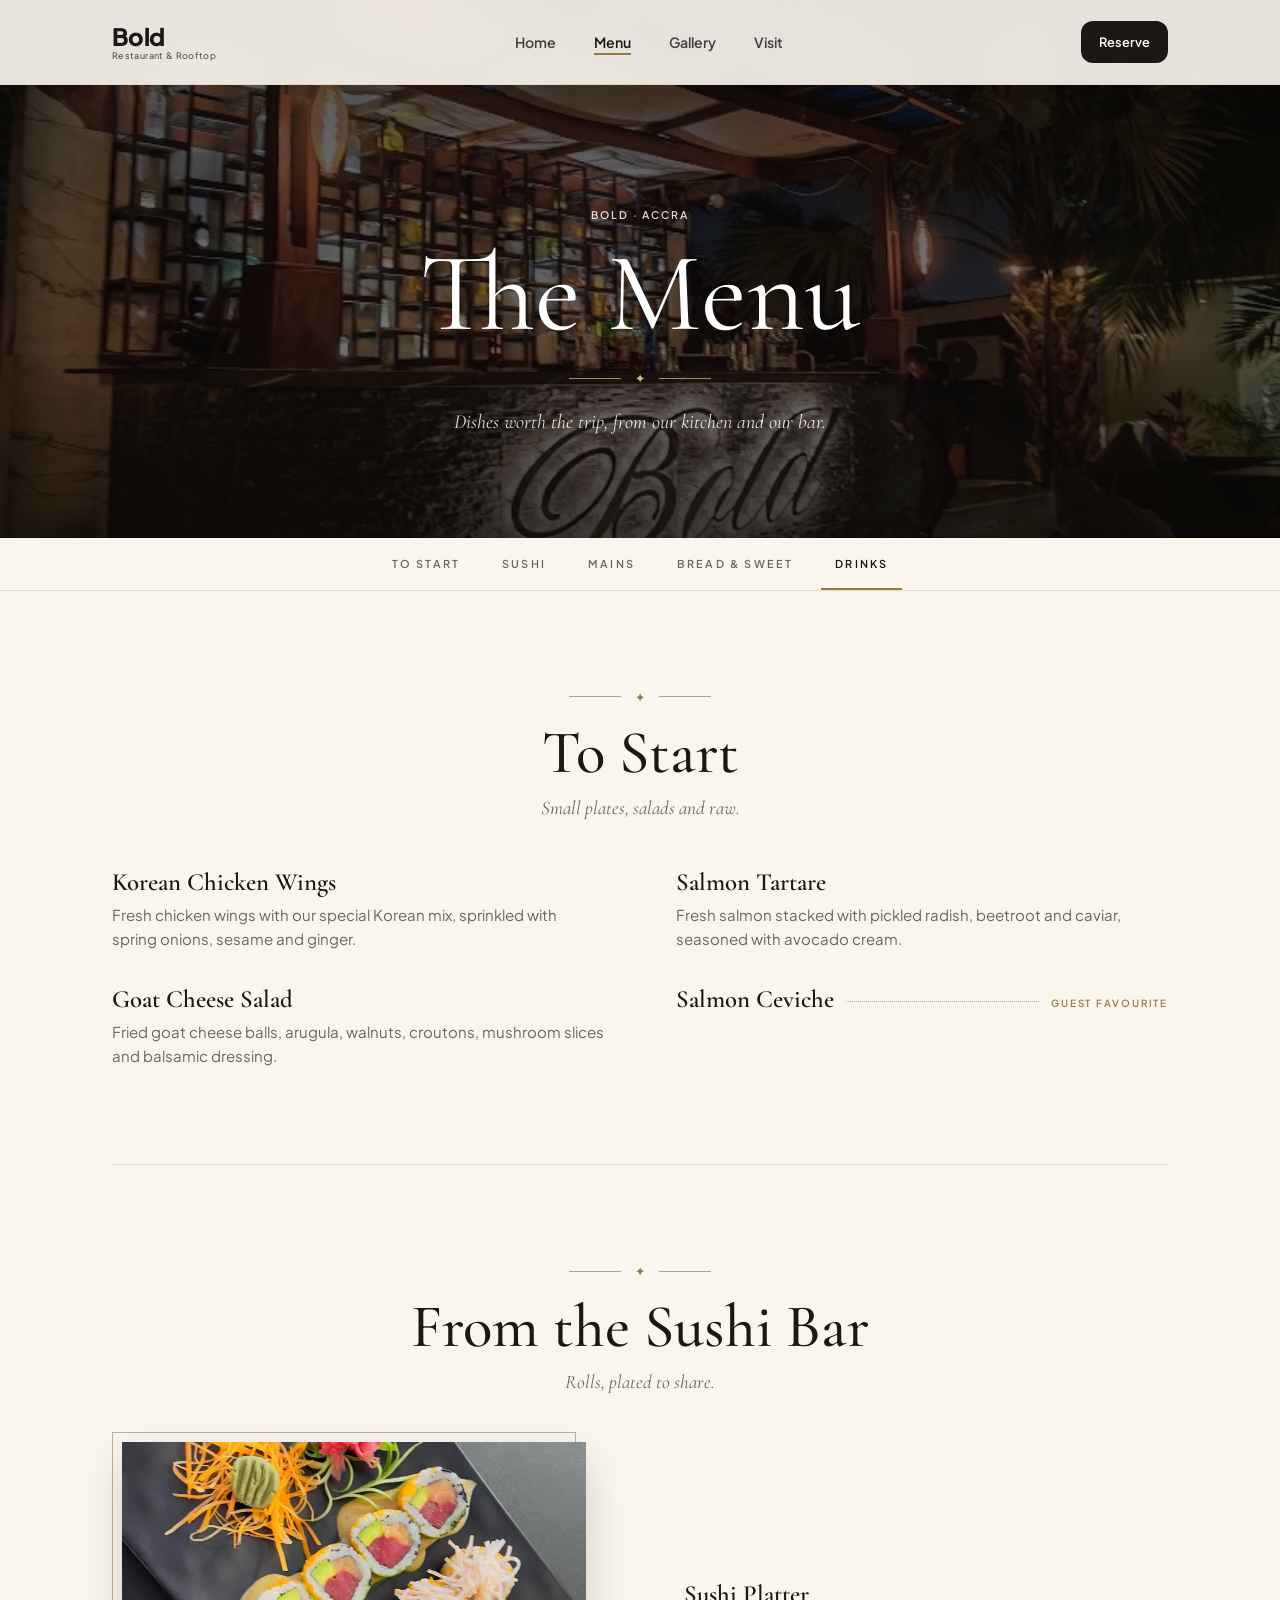
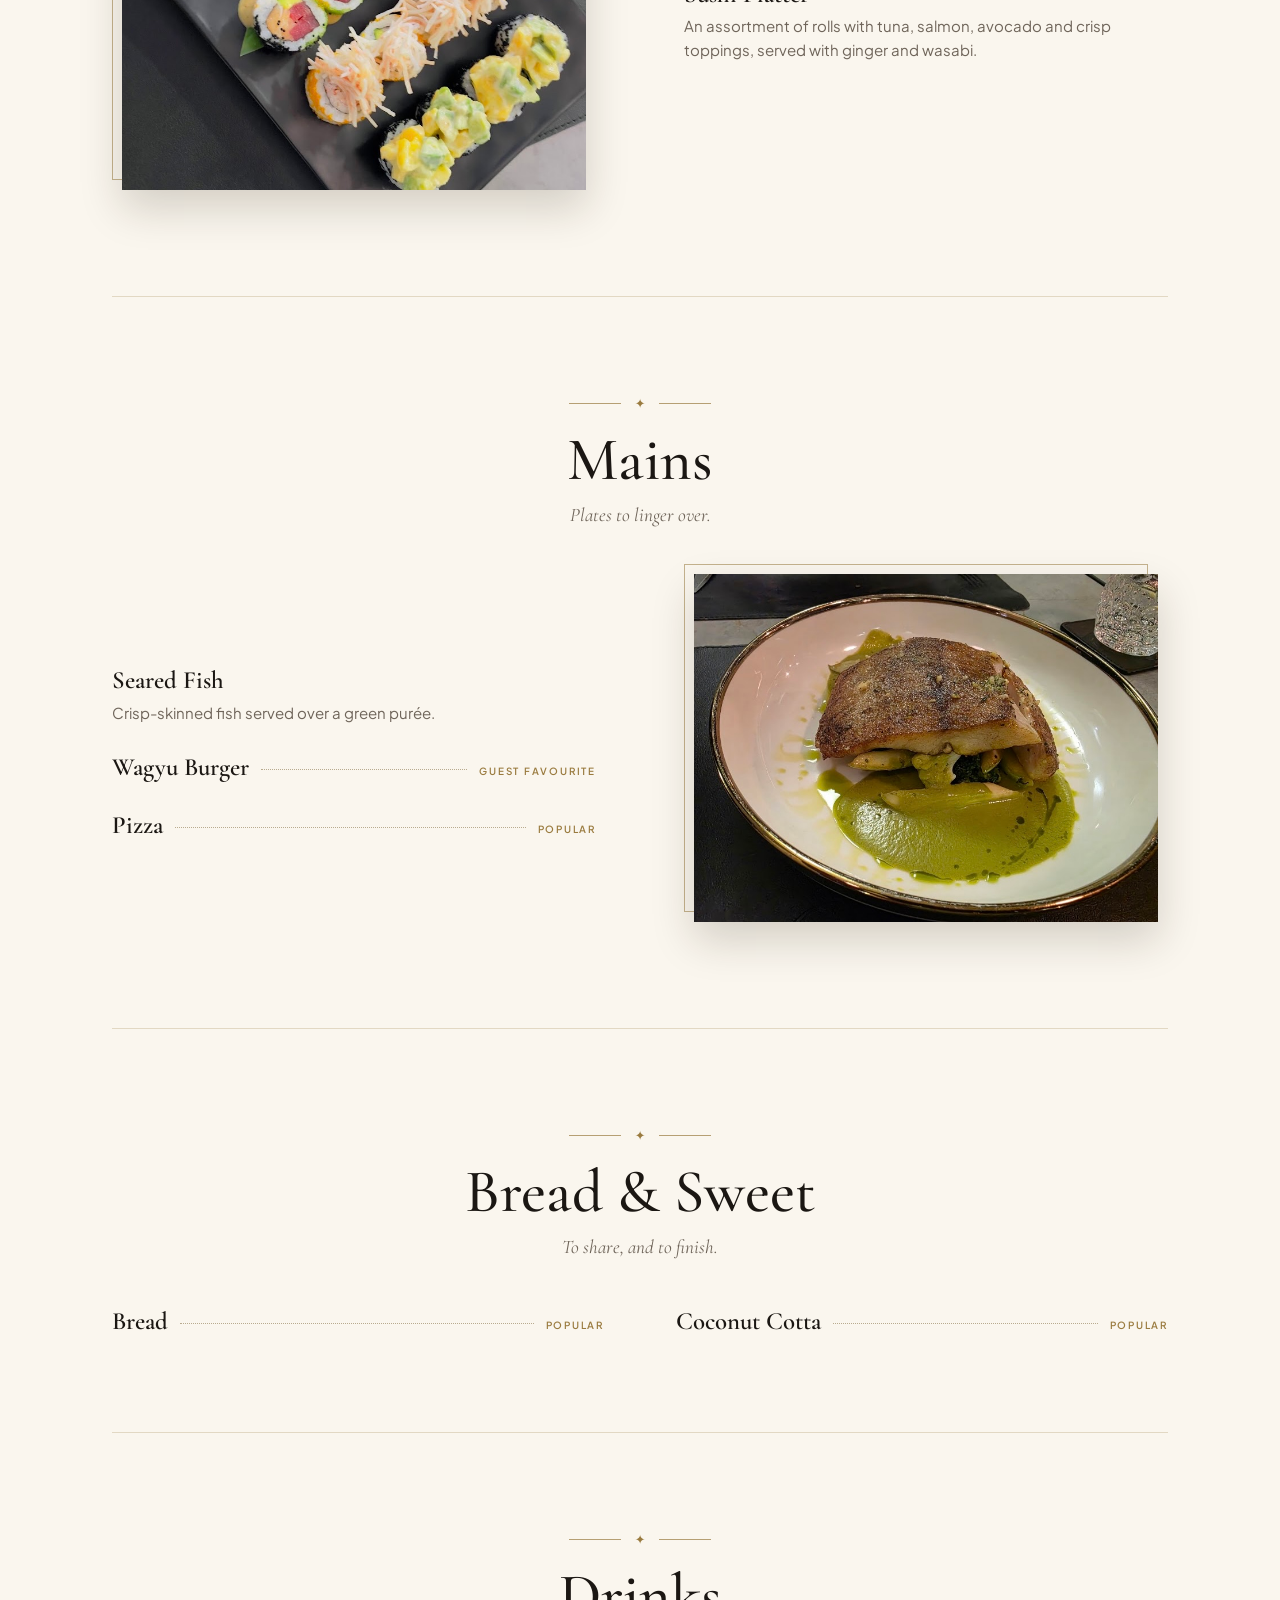
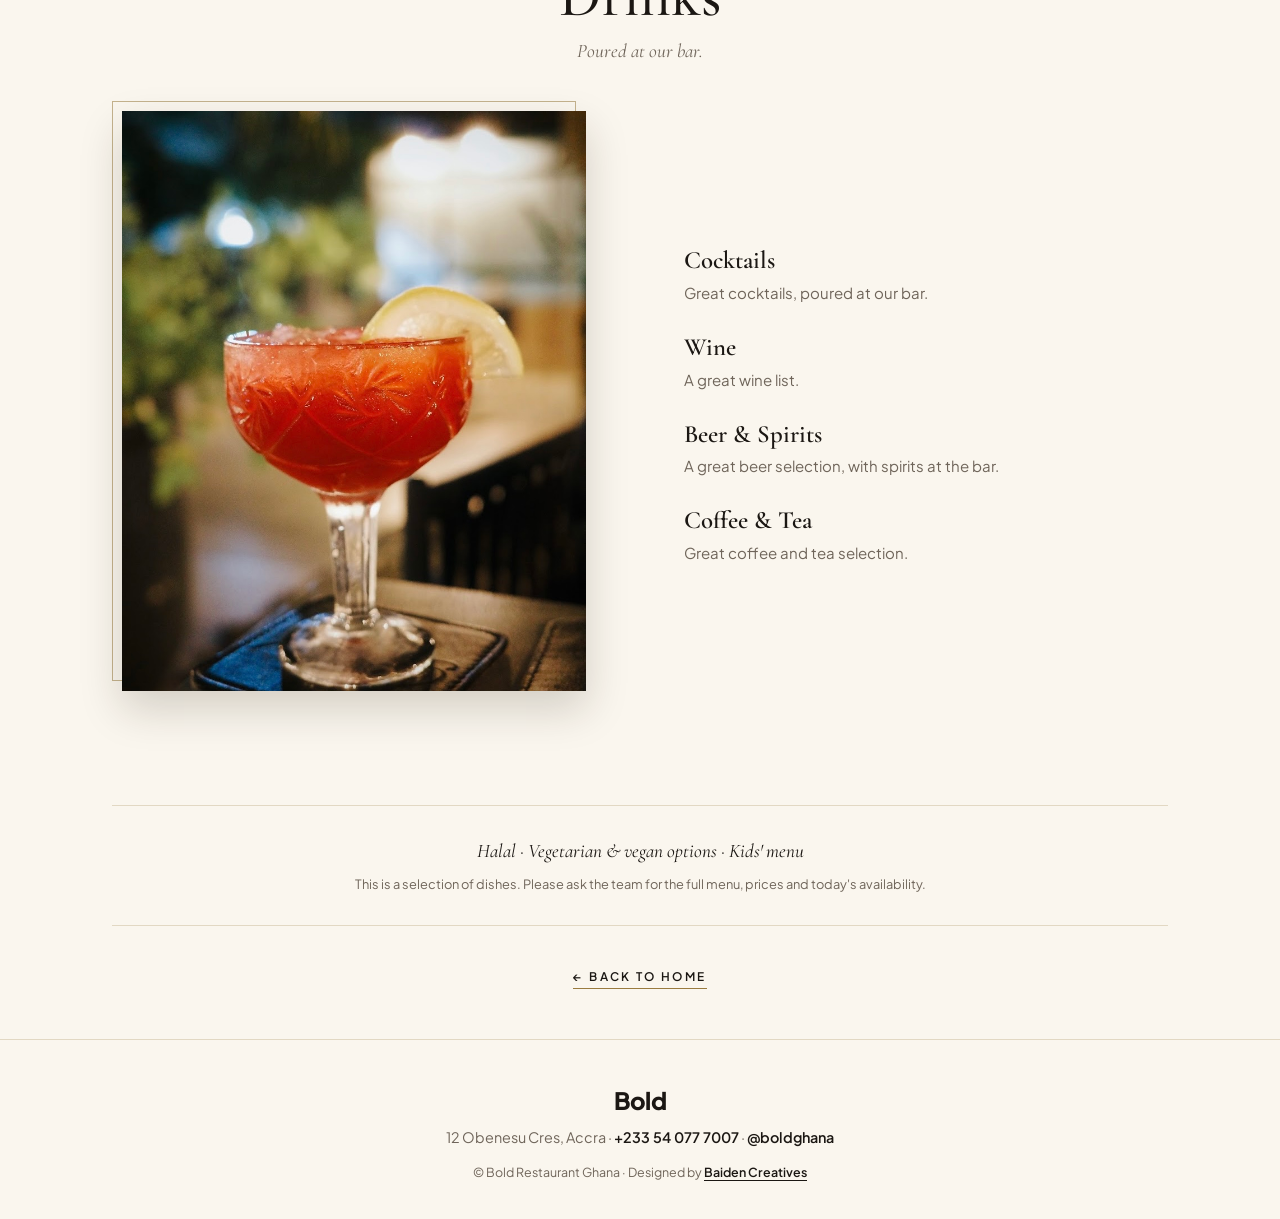
==== menu.html @ 056c2a4c "Add standalone classic menu page, shared stylesheet, simple footer Co-Authored-By: Claude Sonnet 5.5" ====
<!doctype html>
<html lang="en">
<head>
<meta charset="utf-8">
<meta name="viewport" content="width=device-width, initial-scale=1, viewport-fit=cover">
<title>Menu | Bold Restaurant Ghana</title>
<meta name="description" content="The menu at Bold Restaurant Ghana, Accra: starters, sushi, mains, bread, dessert and drinks.">
<meta name="theme-color" content="#faf6ee">
<meta property="og:title" content="Menu | Bold Restaurant Ghana">
<meta property="og:image" content="images/sushi.jpg">
<link rel="preconnect" href="https://fonts.googleapis.com">
<link rel="preconnect" href="https://fonts.gstatic.com" crossorigin>
<link href="https://fonts.googleapis.com/css2?family=Cormorant+Garamond:ital,wght@0,400;0,500;0,600;1,400;1,500&family=Plus+Jakarta+Sans:wght@400;500;600;700;800&display=swap" rel="stylesheet">
<link rel="stylesheet" href="style.css">
</head>
<body class="menu-page">
<script>document.documentElement.classList.add('js')</script>

<header class="top solid" id="header">
  <div class="wrap">
    <a class="logo" href="index.html" aria-label="Bold Restaurant Ghana">Bold<small>Restaurant &amp; Rooftop</small></a>
    <nav aria-label="Primary">
      <a href="index.html">Home</a>
      <a class="on" href="menu.html" aria-current="page">Menu</a>
      <a href="index.html#gallery">Gallery</a>
      <a href="index.html#visit">Visit</a>
    </nav>
    <div class="head-actions">
      <a class="btn" href="https://wa.me/233540777007?text=Hello%20Bold%2C%20I%27d%20like%20to%20reserve%20a%20table." target="_blank" rel="noopener">Reserve</a>
      <button class="burger" id="burger" type="button" aria-label="Open menu" aria-expanded="false" aria-controls="menu-overlay"><span><i></i><i></i></span></button>
    </div>
  </div>
</header>

<div class="menu-overlay" id="menu-overlay">
  <a class="big" href="index.html">Home</a>
  <a class="big" href="menu.html">Menu</a>
  <a class="big" href="index.html#gallery">Gallery</a>
  <a class="big" href="index.html#visit">Find us</a>
  <div class="meta"><span>Accra, Ghana</span></div>
</div>

<main>
  <section class="menu-hero">
    <img src="images/bar-sign.jpg" alt="" fetchpriority="high">
    <div class="wrap">
      <span class="kicker">Bold · Accra</span>
      <h1>The Menu</h1>
      <div class="orn" aria-hidden="true">✦</div>
      <p>Dishes worth the trip, from our kitchen and our bar.</p>
    </div>
  </section>

  <nav class="tabs" id="tabs" aria-label="Menu sections">
    <div class="wrap">
      <a href="#start">To start</a>
      <a href="#sushi">Sushi</a>
      <a href="#mains">Mains</a>
      <a href="#sweet">Bread &amp; sweet</a>
      <a href="#drinks">Drinks</a>
    </div>
  </nav>

  <div class="wrap">

    <!-- TO START -->
    <section class="course" id="start">
      <div class="course-head reveal">
        <div class="orn" aria-hidden="true">✦</div>
        <h2>To Start</h2>
        <p>Small plates, salads and raw.</p>
      </div>
      <div class="items cols reveal">
        <div class="item"><div class="row"><h3>Korean Chicken Wings</h3></div><p>Fresh chicken wings with our special Korean mix, sprinkled with spring onions, sesame and ginger.</p></div>
        <div class="item"><div class="row"><h3>Salmon Tartare</h3></div><p>Fresh salmon stacked with pickled radish, beetroot and caviar, seasoned with avocado cream.</p></div>
        <div class="item"><div class="row"><h3>Goat Cheese Salad</h3></div><p>Fried goat cheese balls, arugula, walnuts, croutons, mushroom slices and balsamic dressing.</p></div>
        <div class="item"><div class="row"><h3>Salmon Ceviche</h3><span class="dots"></span><span class="tag">Guest favourite</span></div></div>
      </div>
    </section>

    <!-- SUSHI -->
    <section class="course" id="sushi">
      <div class="course-head reveal">
        <div class="orn" aria-hidden="true">✦</div>
        <h2>From the Sushi Bar</h2>
        <p>Rolls, plated to share.</p>
      </div>
      <div class="course-body has-photo">
        <figure class="plate reveal">
          <img src="images/sushi.jpg" width="828" height="1106" loading="lazy" alt="Sushi platter with tuna, salmon and avocado rolls, ginger and wasabi">
        </figure>
        <div class="items reveal">
          <div class="item"><div class="row"><h3>Sushi Platter</h3></div><p>An assortment of rolls with tuna, salmon, avocado and crisp toppings, served with ginger and wasabi.</p></div>
        </div>
      </div>
    </section>

    <!-- MAINS -->
    <section class="course" id="mains">
      <div class="course-head reveal">
        <div class="orn" aria-hidden="true">✦</div>
        <h2>Mains</h2>
        <p>Plates to linger over.</p>
      </div>
      <div class="course-body has-photo flip">
        <figure class="plate reveal">
          <img src="images/seared-fish.jpg" width="828" height="605" loading="lazy" alt="Seared fish with crisp skin on a green purée in a gold-rimmed bowl">
        </figure>
        <div class="items reveal">
          <div class="item"><div class="row"><h3>Seared Fish</h3></div><p>Crisp-skinned fish served over a green purée.</p></div>
          <div class="item"><div class="row"><h3>Wagyu Burger</h3><span class="dots"></span><span class="tag">Guest favourite</span></div></div>
          <div class="item"><div class="row"><h3>Pizza</h3><span class="dots"></span><span class="tag">Popular</span></div></div>
        </div>
      </div>
    </section>

    <!-- BREAD & SWEET -->
    <section class="course" id="sweet">
      <div class="course-head reveal">
        <div class="orn" aria-hidden="true">✦</div>
        <h2>Bread &amp; Sweet</h2>
        <p>To share, and to finish.</p>
      </div>
      <div class="items cols reveal">
        <div class="item"><div class="row"><h3>Bread</h3><span class="dots"></span><span class="tag">Popular</span></div></div>
        <div class="item"><div class="row"><h3>Coconut Cotta</h3><span class="dots"></span><span class="tag">Popular</span></div></div>
      </div>
    </section>

    <!-- DRINKS -->
    <section class="course" id="drinks">
      <div class="course-head reveal">
        <div class="orn" aria-hidden="true">✦</div>
        <h2>Drinks</h2>
        <p>Poured at our bar.</p>
      </div>
      <div class="course-body has-photo">
        <figure class="plate tall reveal">
          <img src="images/cocktail.jpg" width="828" height="1219" loading="lazy" alt="Red cocktail in a cut-glass coupe with a lemon slice">
        </figure>
        <div class="items reveal">
          <div class="item"><div class="row"><h3>Cocktails</h3></div><p>Great cocktails, poured at our bar.</p></div>
          <div class="item"><div class="row"><h3>Wine</h3></div><p>A great wine list.</p></div>
          <div class="item"><div class="row"><h3>Beer &amp; Spirits</h3></div><p>A great beer selection, with spirits at the bar.</p></div>
          <div class="item"><div class="row"><h3>Coffee &amp; Tea</h3></div><p>Great coffee and tea selection.</p></div>
        </div>
      </div>
    </section>

    <div class="note-band reveal">
      <p>Halal · Vegetarian &amp; vegan options · Kids' menu</p>
      <small>This is a selection of dishes. Please ask the team for the full menu, prices and today's availability.</small>
    </div>
    <div class="back"><a href="index.html">← Back to home</a></div>
  </div>
</main>

<footer class="simple">
  <div class="wrap">
    <a class="logo" href="index.html">Bold</a>
    <p class="line">12 Obenesu Cres, Accra · <a href="tel:+233540777007">+233 54 077 7007</a> · <a href="https://www.instagram.com/boldghana/" target="_blank" rel="noopener">@boldghana</a></p>
    <span class="copy">© Bold Restaurant Ghana · Designed by <a href="https://baiden-creatives.vercel.app" target="_blank" rel="noopener">Baiden Creatives</a></span>
  </div>
</footer>

<script>
  (function () {
    var body = document.body;
    var burger = document.getElementById('burger');
    function setMenu(open) {
      body.classList.toggle('menu-open', open);
      burger.setAttribute('aria-expanded', open); burger.setAttribute('aria-label', open ? 'Close menu' : 'Open menu');
    }
    burger.addEventListener('click', function () { setMenu(!body.classList.contains('menu-open')); });
    document.querySelectorAll('.menu-overlay a').forEach(function (a) { a.addEventListener('click', function () { setMenu(false); }); });
    document.addEventListener('keydown', function (e) { if (e.key === 'Escape') setMenu(false); });

    var els = document.querySelectorAll('.reveal');
    if ('IntersectionObserver' in window) {
      var io = new IntersectionObserver(function (entries) {
        entries.forEach(function (e) { if (e.isIntersecting) { e.target.classList.add('in'); io.unobserve(e.target); } });
      }, { threshold: 0.1 });
      els.forEach(function (e) { io.observe(e); });

      // Highlight the current section in the tab bar
      var tabs = [].slice.call(document.querySelectorAll('#tabs a'));
      var map = {}; tabs.forEach(function (a) { map[a.getAttribute('href').slice(1)] = a; });
      var so = new IntersectionObserver(function (entries) {
        entries.forEach(function (e) {
          if (e.isIntersecting) {
            tabs.forEach(function (a) { a.classList.remove('on'); });
            var a = map[e.target.id]; if (a) { a.classList.add('on'); a.scrollIntoView({ inline: 'center', block: 'nearest' }); }
          }
        });
      }, { rootMargin: '-35% 0px -55% 0px' });
      document.querySelectorAll('.course').forEach(function (s) { so.observe(s); });
    } else { els.forEach(function (e) { e.classList.add('in'); }); }
  })();
</script>
</body>
</html>
---- style.css ----
:root {
    --bg: #f6f5f2;
    --card: #ffffff;
    --ink: #0d0d0d;
    --muted: #6a6a64;
    --line: #e6e4de;
    --radius: 28px;
    --shadow: 0 10px 40px rgba(20,20,10,.08);
    --font: "Plus Jakarta Sans", system-ui, -apple-system, "Segoe UI", sans-serif;
  }
  * { box-sizing: border-box; margin: 0; padding: 0; -webkit-tap-highlight-color: transparent; }
  html { scroll-behavior: smooth; }
  body {
    background: var(--bg); color: var(--ink); font-family: var(--font);
    line-height: 1.6; -webkit-font-smoothing: antialiased; overflow-x: hidden;
    padding-bottom: calc(88px + env(safe-area-inset-bottom));
  }
  img { display: block; max-width: 100%; height: auto; }
  a { color: inherit; text-decoration: none; }
  .wrap { width: 100%; max-width: 1120px; margin: 0 auto; padding: 0 20px; }
  section { padding: 56px 0; }

  h1, h2, h3 { font-weight: 800; letter-spacing: -.02em; line-height: 1.12; }
  h2 { font-size: clamp(1.7rem, 6vw, 2.6rem); margin-bottom: 14px; }
  .muted { color: var(--muted); font-size: .95rem; }
  .eyebrow { font-size: .72rem; font-weight: 600; letter-spacing: .18em; text-transform: uppercase; color: var(--muted); margin-bottom: 10px; display: block; }

  /* Buttons */
  .btn {
    display: inline-flex; align-items: center; justify-content: center; gap: 12px;
    background: var(--ink); color: #fff; font-weight: 600; font-size: .95rem;
    padding: 16px 28px; border-radius: 16px; border: 0; cursor: pointer;
    box-shadow: 0 10px 24px rgba(0,0,0,.22); transition: transform .25s, box-shadow .25s;
    min-height: 52px;
  }
  .btn:hover { transform: translateY(-2px); box-shadow: 0 14px 28px rgba(0,0,0,.26); }
  .btn svg { width: 18px; height: 18px; }
  .btn.ghost { background: transparent; color: var(--ink); box-shadow: none; border: 1.5px solid var(--ink); }

  /* Header */
  .logo { font-weight: 800; font-size: 1.5rem; letter-spacing: -.03em; line-height: 1; display: block; }
  .logo small { display: block; font-size: .56rem; font-weight: 500; letter-spacing: .04em; margin-top: 4px; }
  header.top { position: fixed; inset: 0 0 auto 0; z-index: 70; color: #fff; transition: background .35s, color .35s, box-shadow .35s; }
  header.top .wrap { display: flex; align-items: center; justify-content: space-between; height: 68px; }
  header.top.solid { background: rgba(246,245,242,.9); color: var(--ink); backdrop-filter: blur(14px); -webkit-backdrop-filter: blur(14px); box-shadow: 0 1px 0 var(--line); }
  body.menu-open header.top { background: transparent; color: #fff; box-shadow: none; backdrop-filter: none; -webkit-backdrop-filter: none; }
  header.top .logo small { color: inherit; opacity: .7; }
  header.top nav { display: none; }
  .head-actions { display: flex; align-items: center; gap: 10px; }
  header.top .btn { padding: 11px 18px; min-height: 0; font-size: .8rem; border-radius: 12px; background: #fff; color: var(--ink); box-shadow: none; }
  header.top.solid .btn { background: var(--ink); color: #fff; }
  body.menu-open header.top .btn { background: #fff; color: var(--ink); }
  .burger { width: 44px; height: 44px; border-radius: 14px; border: 1px solid currentColor; background: transparent; color: inherit; cursor: pointer; display: grid; place-content: center; opacity: .95; }
  .burger i { display: block; width: 18px; height: 2px; background: currentColor; margin: 3px 0; transition: transform .3s; }
  body.menu-open .burger i:first-child { transform: translateY(5px) rotate(45deg); }
  body.menu-open .burger i:last-child { transform: translateY(-5px) rotate(-45deg); }

  /* Full-screen menu (mobile) */
  .menu-overlay { position: fixed; inset: 0; z-index: 60; background: #0b0b0a; color: #fff; display: flex; flex-direction: column; justify-content: center; padding: 90px 28px 40px; opacity: 0; visibility: hidden; transition: opacity .35s, visibility .35s; }
  body.menu-open .menu-overlay { opacity: 1; visibility: visible; }
  body.menu-open { overflow: hidden; }
  .menu-overlay a.big { font-size: clamp(2.4rem, 11vw, 3.6rem); font-weight: 800; letter-spacing: -.03em; line-height: 1.25; display: block; opacity: 0; transform: translateY(18px); transition: opacity .5s, transform .5s; }
  body.menu-open .menu-overlay a.big { opacity: 1; transform: none; }
  body.menu-open .menu-overlay a.big:nth-child(2) { transition-delay: .06s; }
  body.menu-open .menu-overlay a.big:nth-child(3) { transition-delay: .12s; }
  body.menu-open .menu-overlay a.big:nth-child(4) { transition-delay: .18s; }
  .menu-overlay .meta { margin-top: 36px; color: rgba(255,255,255,.62); font-size: .92rem; display: grid; gap: 6px; }
  .menu-overlay .meta a { color: #fff; font-weight: 600; }

  /* Hero */
  .hero { position: relative; height: 100vh; height: 100dvh; min-height: 540px; display: flex; align-items: flex-end; color: #fff; background: #000; overflow: hidden; padding: 0; }
  .slides, .slide { position: absolute; inset: 0; }
  .slide { opacity: 0; transition: opacity 1.4s ease; }
  .slide.active { opacity: 1; }
  .slide img { width: 100%; height: 100%; object-fit: cover; transform: scale(1.12); transition: transform 9s ease-out; }
  .slide.active img { transform: scale(1); }
  .hero::after {
    content: ""; position: absolute; inset: 0; pointer-events: none;
    background:
      linear-gradient(180deg, rgba(0,0,0,.62) 0%, rgba(0,0,0,.08) 30%, rgba(0,0,0,.34) 48%, rgba(0,0,0,.84) 80%, rgba(0,0,0,.94) 100%);
  }
  .hero-content { position: relative; z-index: 2; padding-top: 120px; padding-bottom: 34px; }
  .kicker { display: inline-flex; align-items: center; gap: 10px; font-size: .66rem; font-weight: 600; letter-spacing: .18em; text-transform: uppercase; color: rgba(255,255,255,.85); margin-bottom: 18px; white-space: nowrap; }
  .kicker::before { content: ""; width: 20px; flex: none; height: 1px; background: currentColor; }
  .hero h1 { font-size: clamp(2.8rem, 13vw, 7.2rem); line-height: .98; letter-spacing: -.045em; margin-bottom: 18px; text-shadow: 0 2px 30px rgba(0,0,0,.35); }
  .hero p.lead { color: rgba(255,255,255,.82); max-width: 460px; font-size: 1rem; margin-bottom: 26px; }
  .rating-pill { display: inline-flex; align-items: center; gap: 10px; background: rgba(255,255,255,.14); border: 1px solid rgba(255,255,255,.22); backdrop-filter: blur(12px); -webkit-backdrop-filter: blur(12px); border-radius: 999px; padding: 8px 16px 8px 12px; font-size: .78rem; font-weight: 500; margin-bottom: 22px; }
  .rating-pill b { font-weight: 800; }
  .hero-ctas { display: grid; gap: 12px; margin-bottom: 28px; }
  .hero .btn { width: 100%; background: #fff; color: var(--ink); box-shadow: 0 14px 34px rgba(0,0,0,.35); }
  .hero .btn.glass { background: rgba(255,255,255,.12); color: #fff; border: 1px solid rgba(255,255,255,.35); backdrop-filter: blur(12px); -webkit-backdrop-filter: blur(12px); box-shadow: none; }
  .hero-foot { display: flex; align-items: center; justify-content: flex-end; gap: 16px; padding-top: 18px; border-top: 1px solid rgba(255,255,255,.2); }
  .pager { display: flex; gap: 4px; flex: none; }
  .pager button { width: 18px; height: 22px; background: none; border: 0; cursor: pointer; position: relative; padding: 0; }
  .pager button::after { content: ""; position: absolute; left: 0; right: 0; top: 10px; height: 2px; border-radius: 2px; background: rgba(255,255,255,.35); transition: background .3s; }
  .pager button.on::after { background: #fff; }

  @media (max-height: 720px) {
    .hero-content { padding-top: 96px; padding-bottom: 22px; }
    .hero h1 { font-size: clamp(2.3rem, 11vw, 3.4rem); margin-bottom: 12px; }
    .hero p.lead { display: none; }
    .kicker { margin-bottom: 12px; }
    .rating-pill { margin-bottom: 16px; }
    .hero-ctas { gap: 10px; margin-bottom: 18px; }
    .hero .btn { min-height: 48px; padding: 13px 24px; }
  }

  /* Ribbon */
  .ribbon { background: var(--ink); color: #fff; overflow: hidden; padding: 16px 0; }
  .ribbon-track { display: flex; width: max-content; animation: slide 36s linear infinite; }
  .ribbon span { font-size: .78rem; font-weight: 600; letter-spacing: .22em; text-transform: uppercase; white-space: nowrap; padding: 0 22px; opacity: .92; }
  .ribbon span::after { content: "✦"; margin-left: 44px; opacity: .55; font-size: .7rem; }
  @keyframes slide { to { transform: translateX(-50%); } }

  /* Favourites carousel */
  .intro { display: grid; gap: 10px; margin-bottom: 26px; }
  .rail { display: flex; gap: 16px; overflow-x: auto; scroll-snap-type: x mandatory; padding: 4px 20px 28px; margin: 0 -20px; scrollbar-width: none; }
  .rail::-webkit-scrollbar { display: none; }
  .rail > * { scroll-snap-align: start; flex: 0 0 auto; }
  .dish-card { width: 72vw; max-width: 270px; background: var(--card); border-radius: var(--radius); padding: 12px 12px 18px; box-shadow: var(--shadow); position: relative; }
  .dish-card img { width: 100%; aspect-ratio: 1; object-fit: cover; border-radius: 20px; margin-bottom: 14px; }
  .dish-card h3 { font-size: 1.05rem; padding: 0 8px; }
  .dish-card p { font-size: .82rem; color: var(--muted); padding: 2px 52px 0 8px; }
  .dish-card .go {
    position: absolute; right: 12px; bottom: 12px; width: 44px; height: 44px; border-radius: 14px 14px 20px 14px;
    background: var(--ink); color: #fff; display: grid; place-items: center; transition: transform .25s;
  }
  .dish-card .go:hover { transform: scale(1.08); }
  .dish-card .go svg { width: 18px; height: 18px; }

  /* Menu list */
  .menu-grid { display: grid; gap: 14px; }
  .menu-item { background: var(--card); border-radius: 22px; padding: 22px 22px 20px; box-shadow: 0 6px 24px rgba(20,20,10,.05); }
  .menu-item h3 { font-size: 1.1rem; margin-bottom: 6px; }
  .menu-item p { font-size: .88rem; color: var(--muted); }
  .menu-note { margin-top: 22px; text-align: center; }

  /* Split features */
  .split { display: grid; gap: 28px; align-items: center; }
  .split + .split { margin-top: 64px; }
  .art { position: relative; }
  .art img { width: 100%; border-radius: var(--radius); box-shadow: var(--shadow); aspect-ratio: 4 / 3; object-fit: cover; }
  .art.tall img { aspect-ratio: 4 / 5; }
  .art .pill {
    position: absolute; top: -14px; right: 14px; background: var(--ink); color: #fff; width: 84px; height: 84px; border-radius: 50%;
    display: grid; place-items: center; text-align: center; font-weight: 800; font-size: 1.15rem; line-height: 1.1; box-shadow: 0 12px 28px rgba(0,0,0,.3);
  }
  .art .pill small { display: block; font-size: .6rem; font-weight: 500; opacity: .8; }
  .ticks { list-style: none; margin-top: 18px; display: grid; gap: 10px; }
  .ticks li { display: flex; gap: 10px; font-size: .92rem; font-weight: 500; }
  .ticks li::before { content: ""; flex: 0 0 20px; height: 20px; margin-top: 2px; border-radius: 50%; background: var(--ink) url("data:image/svg+xml,%3Csvg xmlns='http://www.w3.org/2000/svg' viewBox='0 0 20 20'%3E%3Cpath d='M6 10.5l2.6 2.6L14 7.5' fill='none' stroke='white' stroke-width='2' stroke-linecap='round' stroke-linejoin='round'/%3E%3C/svg%3E") center / 100% no-repeat; }

  /* Gallery */
  .gallery-head { display: flex; align-items: end; justify-content: space-between; gap: 16px; margin-bottom: 22px; }
  .arrows { display: none; gap: 8px; }
  .arrows button { width: 44px; height: 44px; border-radius: 14px; border: 1.5px solid var(--ink); background: transparent; cursor: pointer; display: grid; place-items: center; }
  .arrows button:hover { background: var(--ink); color: #fff; }
  .arrows svg { width: 18px; height: 18px; }
  .shot { width: 78vw; max-width: 340px; border-radius: var(--radius); overflow: hidden; box-shadow: var(--shadow); background: #000; position: relative; }
  .shot img { width: 100%; aspect-ratio: 4 / 5; object-fit: cover; }
  .shot span { position: absolute; left: 14px; bottom: 14px; background: rgba(255,255,255,.92); color: var(--ink); font-size: .74rem; font-weight: 600; padding: 7px 12px; border-radius: 10px; }

  /* Stats + details */
  .stats { display: grid; grid-template-columns: repeat(3, 1fr); gap: 10px; margin-bottom: 36px; }
  .stat { background: var(--card); border-radius: 22px; padding: 22px 8px; text-align: center; box-shadow: 0 6px 24px rgba(20,20,10,.05); }
  .stat b { display: block; font-size: 1.7rem; font-weight: 800; letter-spacing: -.03em; line-height: 1.1; }
  .stat small { font-size: .66rem; letter-spacing: .12em; text-transform: uppercase; color: var(--muted); font-weight: 600; }
  .tags { display: flex; flex-wrap: wrap; gap: 8px; margin-top: 18px; }
  .tags span { background: var(--card); border: 1px solid var(--line); border-radius: 999px; padding: 9px 16px; font-size: .8rem; font-weight: 500; }

  /* Visit */
  .visit { padding-top: 24px; }
  .visit-box { background: var(--ink); color: #fff; border-radius: 32px; overflow: hidden; display: grid; }
  .visit-copy { padding: 36px 26px 28px; }
  .visit .eyebrow { color: rgba(255,255,255,.6); }
  .visit h2 { margin-bottom: 14px; }
  .visit p { color: rgba(255,255,255,.82); font-size: 1.05rem; font-weight: 500; line-height: 1.5; }
  .visit p.note a { color: #fff; text-decoration: underline; text-underline-offset: 3px; }
  .visit p.note { margin-top: 18px; font-size: .9rem; font-weight: 400; color: rgba(255,255,255,.6); }
  .map { min-height: 280px; background: #1b1b19; }
  .map iframe { width: 100%; height: 100%; min-height: 280px; border: 0; display: block; filter: grayscale(.25) contrast(1.05); }

  /* Footer */
  footer.simple { padding: 48px 0 36px; text-align: center; border-top: 1px solid var(--line); }
  footer.simple .logo { display: inline-block; margin-bottom: 14px; }
  footer.simple .line { font-size: .9rem; color: var(--muted); }
  footer.simple .line a { color: var(--ink); font-weight: 600; }
  footer.simple .copy { display: block; margin-top: 14px; font-size: .78rem; color: var(--muted); }
  footer.simple .copy a { color: var(--ink); font-weight: 600; text-decoration: underline; text-underline-offset: 3px; }

  /* Mobile action bar */
  .dock {
    position: fixed; z-index: 60; left: 12px; right: 12px; bottom: calc(12px + env(safe-area-inset-bottom));
    display: grid; grid-template-columns: 1.6fr 1fr 1fr; gap: 8px; padding: 8px; background: rgba(13,13,13,.94);
    backdrop-filter: blur(12px); -webkit-backdrop-filter: blur(12px); border-radius: 22px; box-shadow: 0 16px 40px rgba(0,0,0,.35);
  }
  .dock a { display: flex; align-items: center; justify-content: center; gap: 8px; min-height: 48px; border-radius: 15px; color: #fff; font-size: .8rem; font-weight: 600; }
  .dock a.main { background: #fff; color: var(--ink); }
  .dock svg { width: 17px; height: 17px; flex: none; }

  .js .dock { transform: translateY(160%); transition: transform .45s cubic-bezier(.2,.8,.2,1); }
  .js body.past-hero .dock { transform: none; }
  body.menu-open .dock { display: none; }

  /* Reveal */
  .js .reveal { opacity: 0; transform: translateY(22px); transition: opacity .8s ease, transform .8s ease; }
  .js .reveal.in { opacity: 1; transform: none; }

  /* Tablet */
  @media (min-width: 640px) {
    .wrap { padding: 0 32px; }
    .rail { padding-left: 32px; padding-right: 32px; margin: 0 -32px; }
    .menu-grid { grid-template-columns: 1fr 1fr; }
    .stat b { font-size: 2.2rem; }
  }

  /* Desktop */
  @media (min-width: 960px) {
    body { padding-bottom: 0; }
    .dock { display: none; }
    section { padding: 96px 0; }
    header.top .wrap { height: 84px; }
    header.top nav { display: flex; gap: 38px; font-size: .88rem; font-weight: 600; }
    header.top nav a { opacity: .8; transition: opacity .2s; }
    header.top nav a:hover { opacity: 1; }
    .burger, .menu-overlay { display: none; }
    .hero-content { padding-bottom: 56px; }
    .hero h1 { font-size: clamp(5rem, 9vw, 8.4rem); }
    .hero p.lead { font-size: 1.1rem; }
    .hero-ctas { grid-template-columns: auto auto; justify-content: start; }
    .hero .btn { width: auto; min-width: 190px; }
    .intro { grid-template-columns: 1fr 1fr; align-items: start; gap: 48px; margin-bottom: 36px; }
    .rail { overflow: visible; flex-wrap: wrap; scroll-snap-type: none; padding: 4px 0 8px; margin: 0; gap: 24px; }
    .dish-card { width: calc((100% - 48px) / 3); max-width: none; }
    .menu-grid { grid-template-columns: repeat(3, 1fr); }
    .split { grid-template-columns: 1fr 1fr; gap: 80px; }
    .split.flip .art { order: 2; }
    .arrows { display: flex; }
    .rail.scroll { overflow-x: auto; flex-wrap: nowrap; scroll-snap-type: x mandatory; padding-bottom: 28px; }
    .shot { width: 340px; }
    .visit-box { grid-template-columns: 1fr 1.25fr; }
    .visit-copy { padding: 64px; align-self: center; }
    .map, .map iframe { min-height: 420px; }
  }
  @media (prefers-reduced-motion: reduce) {
    html { scroll-behavior: auto; }
    .js .reveal { opacity: 1; transform: none; transition: none; }
    .btn, .dish-card .go { transition: none; }
    .slide img { transform: none !important; transition: none; }
    .ribbon-track { animation: none; }
  }

/* ===== Menu page (classic) ===== */
body.menu-page {
  --bg: #faf6ee; --card: #fffdf8; --line: #e2d8c3; --ink: #1b1713; --muted: #6f655a; --gold: #9a7b3f;
  --serif: "Cormorant Garamond", Georgia, "Times New Roman", serif;
  padding-bottom: 0;
}
.menu-page header.top.solid { background: rgba(250,246,238,.92); }
.menu-page header.top nav a.on { opacity: 1; box-shadow: 0 2px 0 var(--gold); }
.orn { display: flex; align-items: center; justify-content: center; gap: 14px; color: var(--gold); font-size: .8rem; }
.orn::before, .orn::after { content: ""; width: 52px; height: 1px; background: currentColor; opacity: .7; }

.menu-hero { position: relative; padding: 150px 0 76px; text-align: center; color: #fff; background: #0d0b09; overflow: hidden; }
.menu-hero img { position: absolute; inset: 0; width: 100%; height: 100%; object-fit: cover; object-position: 50% 45%; }
.menu-hero::after { content: ""; position: absolute; inset: 0; background: linear-gradient(180deg, rgba(10,8,6,.7), rgba(10,8,6,.55) 60%, rgba(10,8,6,.8)); }
.menu-hero .wrap { position: relative; z-index: 2; }
.menu-hero .kicker { justify-content: center; margin-bottom: 14px; }
.menu-hero .kicker::before { display: none; }
.menu-hero h1 { font-family: var(--serif); font-weight: 400; font-size: clamp(3.6rem, 15vw, 7rem); letter-spacing: 0; line-height: 1; margin-bottom: 18px; }
.menu-hero .orn { color: #d8bc7c; margin-bottom: 18px; }
.menu-hero p { font-family: var(--serif); font-style: italic; font-size: 1.25rem; color: rgba(255,255,255,.85); }

.tabs { position: sticky; top: 68px; z-index: 30; background: rgba(250,246,238,.95); backdrop-filter: blur(10px); -webkit-backdrop-filter: blur(10px); border-bottom: 1px solid var(--line); }
.tabs .wrap { display: flex; gap: 2px; overflow-x: auto; scrollbar-width: none; padding: 0 10px; }
.tabs .wrap::-webkit-scrollbar { display: none; }
.tabs a { flex: none; padding: 17px 14px 15px; font-size: .68rem; letter-spacing: .2em; text-transform: uppercase; font-weight: 600; color: var(--muted); border-bottom: 2px solid transparent; transition: color .2s, border-color .2s; }
.tabs a.on { color: var(--ink); border-color: var(--gold); }

.course { padding: 68px 0; scroll-margin-top: 126px; }
.course + .course { border-top: 1px solid var(--line); }
.course-head { text-align: center; margin-bottom: 44px; }
.course-head h2 { font-family: var(--serif); font-weight: 500; font-size: clamp(2.5rem, 9vw, 3.8rem); letter-spacing: 0; margin: 12px 0 6px; }
.course-head p { font-family: var(--serif); font-style: italic; color: var(--muted); font-size: 1.2rem; }
.course-body { display: grid; gap: 44px; }
.plate { position: relative; margin: 0 10px 10px 10px; }
.plate::before { content: ""; position: absolute; inset: -10px 10px 10px -10px; border: 1px solid var(--gold); opacity: .55; }
.plate img { position: relative; display: block; width: 100%; aspect-ratio: 4 / 3; object-fit: cover; box-shadow: 0 18px 40px rgba(40,28,10,.18); }
.plate.tall img { aspect-ratio: 4 / 5; }
.plate figcaption { position: relative; margin-top: 12px; font-family: var(--serif); font-style: italic; color: var(--muted); font-size: 1rem; text-align: center; }
.items { display: grid; gap: 28px; align-content: center; }
.item .row { display: flex; align-items: baseline; gap: 12px; }
.item h3 { font-family: var(--serif); font-weight: 600; font-size: 1.55rem; letter-spacing: 0; line-height: 1.2; }
.item .dots { flex: 1; min-width: 16px; border-bottom: 1px dotted #b9ab8f; transform: translateY(-5px); }
.item .tag { font-size: .62rem; letter-spacing: .18em; text-transform: uppercase; color: var(--gold); font-weight: 600; white-space: nowrap; }
.item p { color: var(--muted); font-size: .94rem; margin-top: 5px; max-width: 52ch; }

.note-band { margin: 8px auto 0; padding: 30px 22px; text-align: center; border-top: 1px solid var(--line); border-bottom: 1px solid var(--line); }
.note-band p { font-family: var(--serif); font-size: 1.2rem; font-style: italic; color: var(--ink); }
.note-band small { display: block; margin-top: 8px; font-size: .8rem; color: var(--muted); }
.back { text-align: center; padding: 36px 0 52px; }
.back a { font-size: .74rem; font-weight: 600; letter-spacing: .2em; text-transform: uppercase; border-bottom: 1px solid var(--gold); padding-bottom: 4px; }

@media (min-width: 960px) {
  .tabs { top: 84px; }
  .tabs .wrap { justify-content: center; gap: 14px; }
  .menu-hero { padding: 200px 0 100px; }
  .course { padding: 96px 0; scroll-margin-top: 150px; }
  .course-body.has-photo { grid-template-columns: 1fr 1fr; align-items: center; gap: 88px; }
  .course-body.has-photo.flip .plate { order: 2; }
  .items.cols { grid-template-columns: 1fr 1fr; gap: 34px 72px; }
}
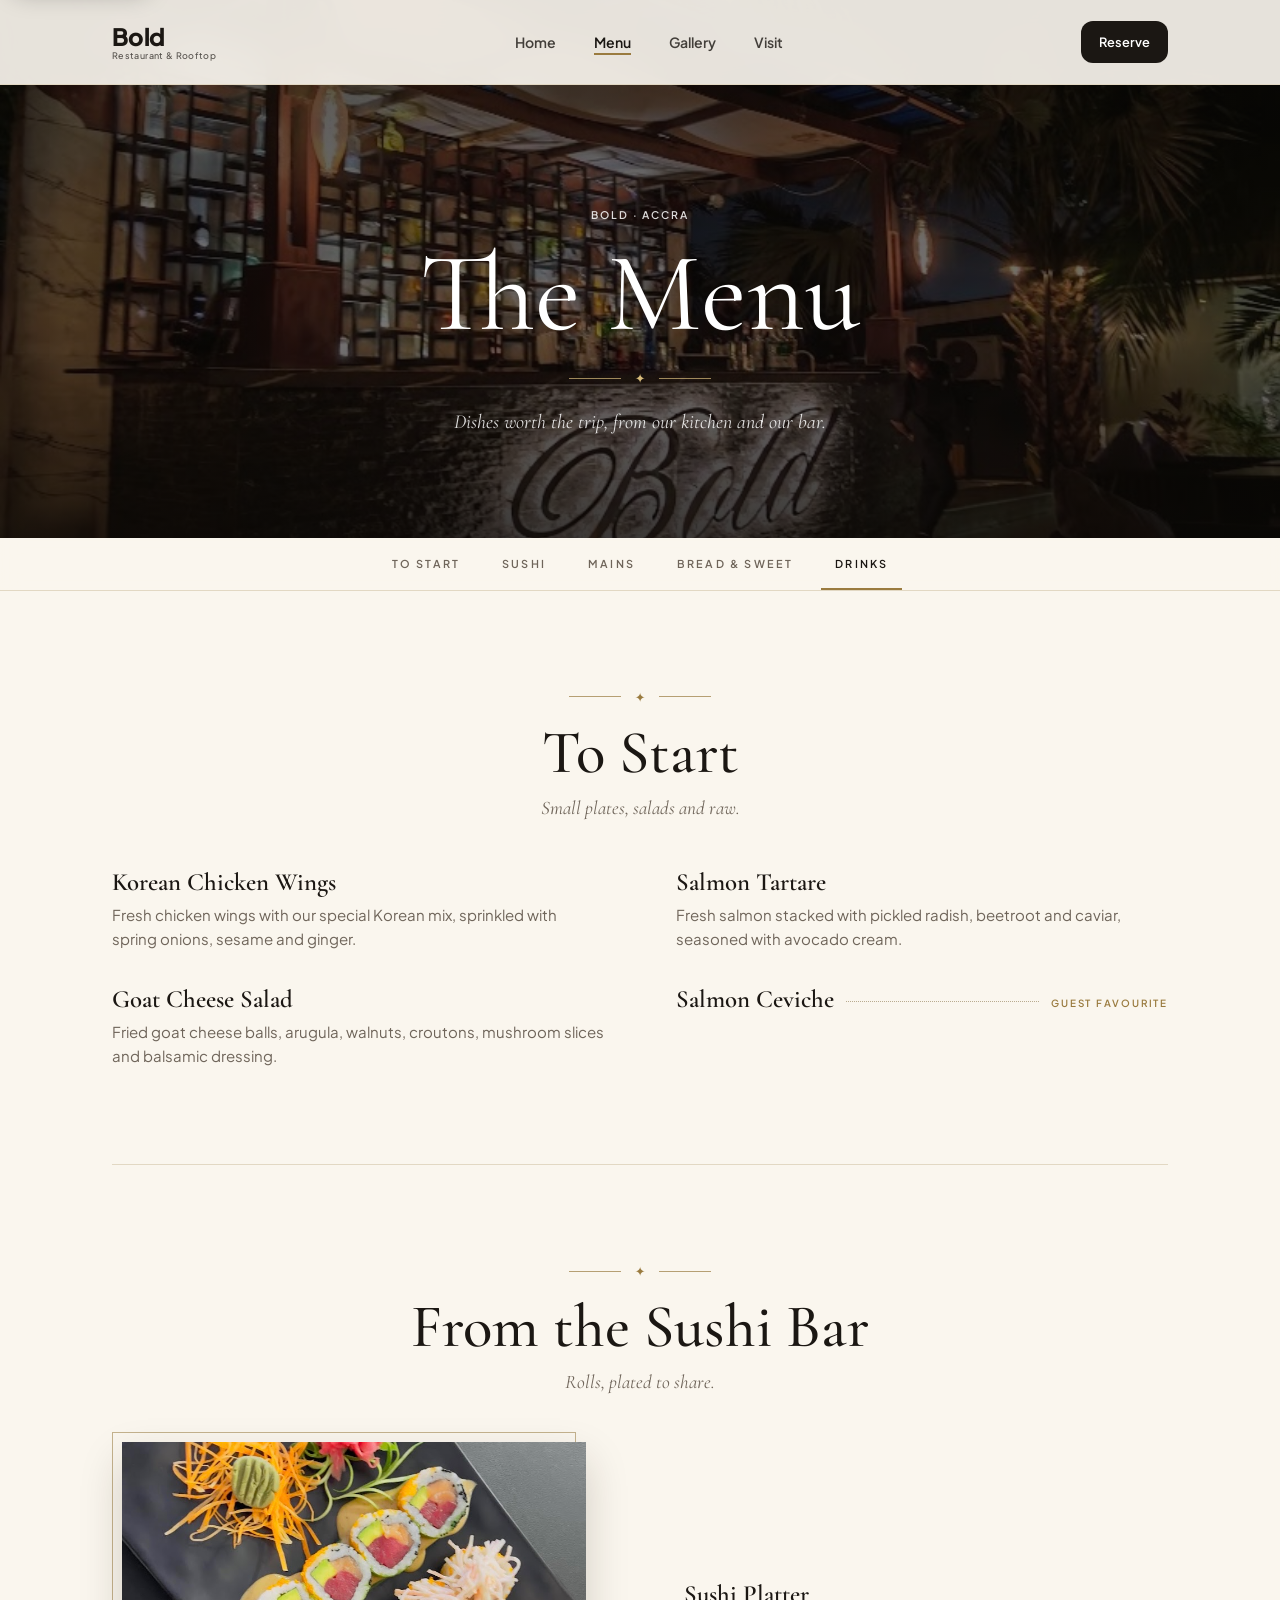
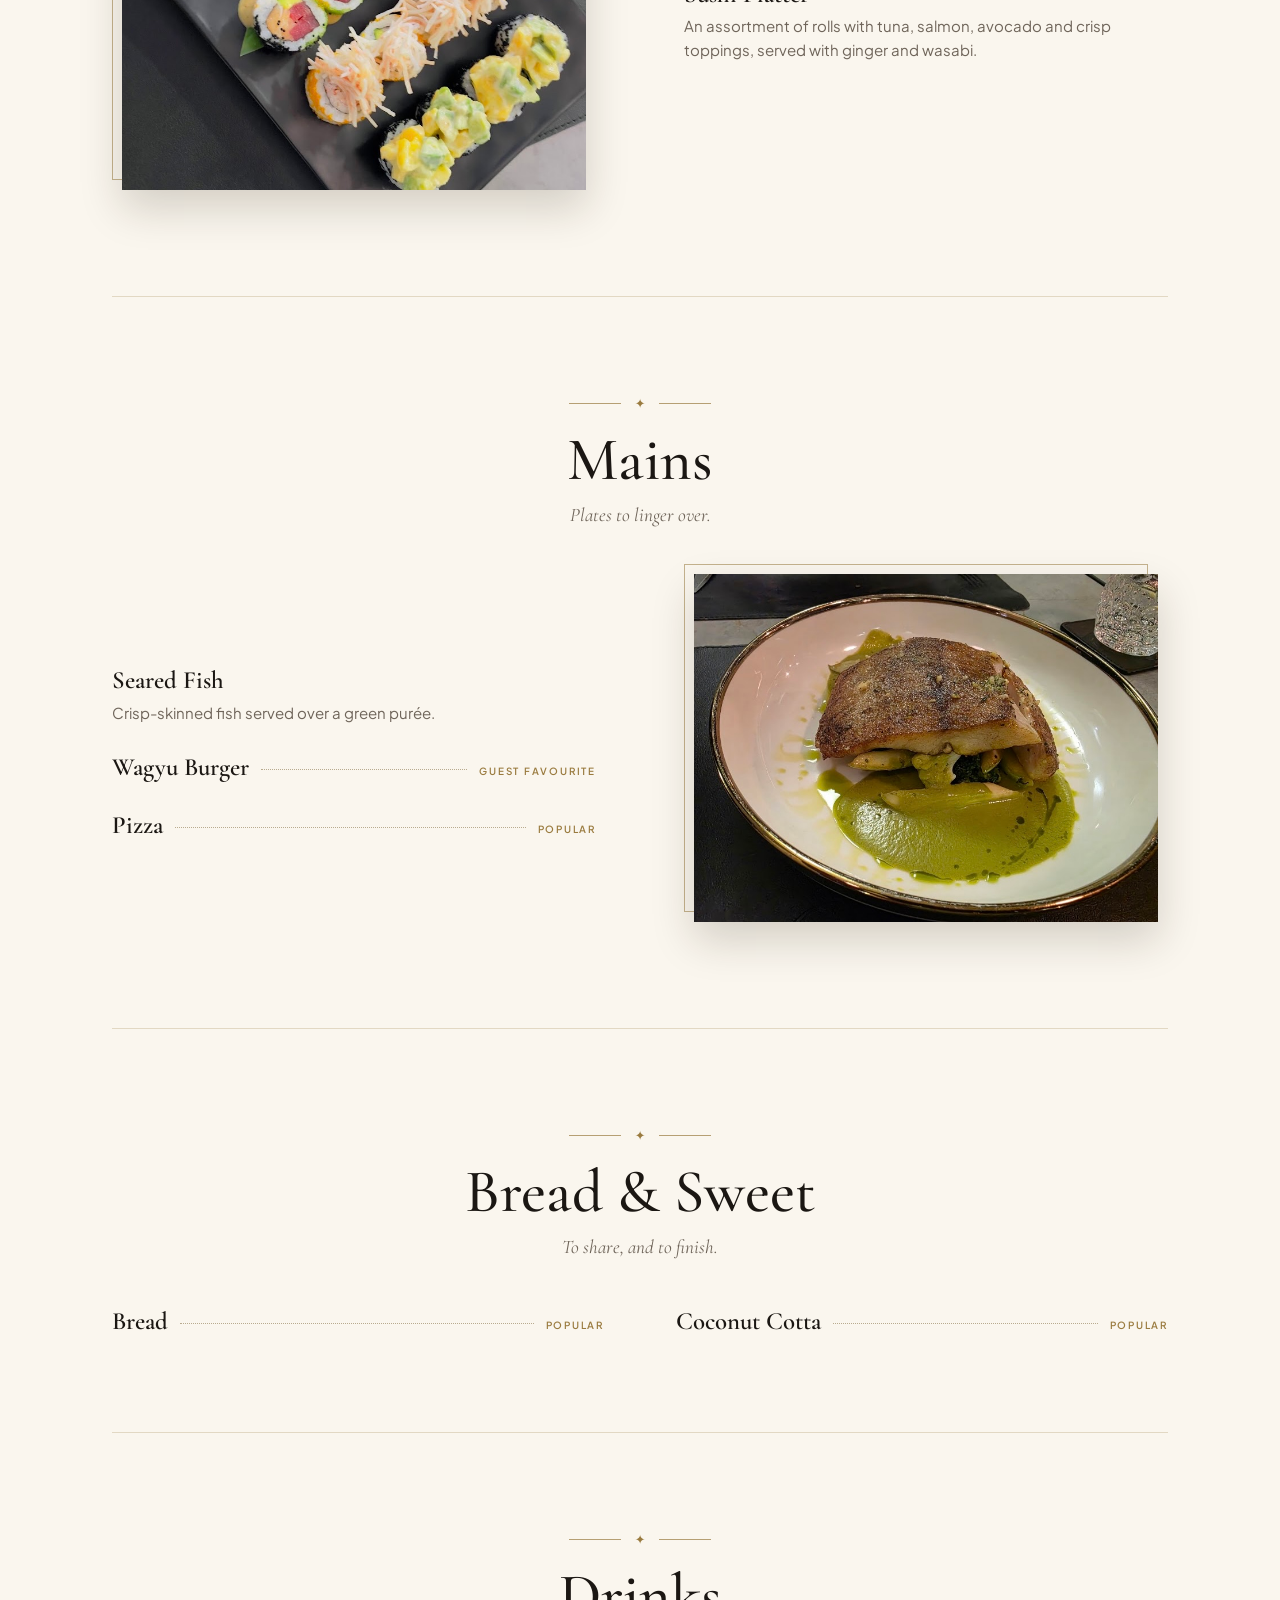
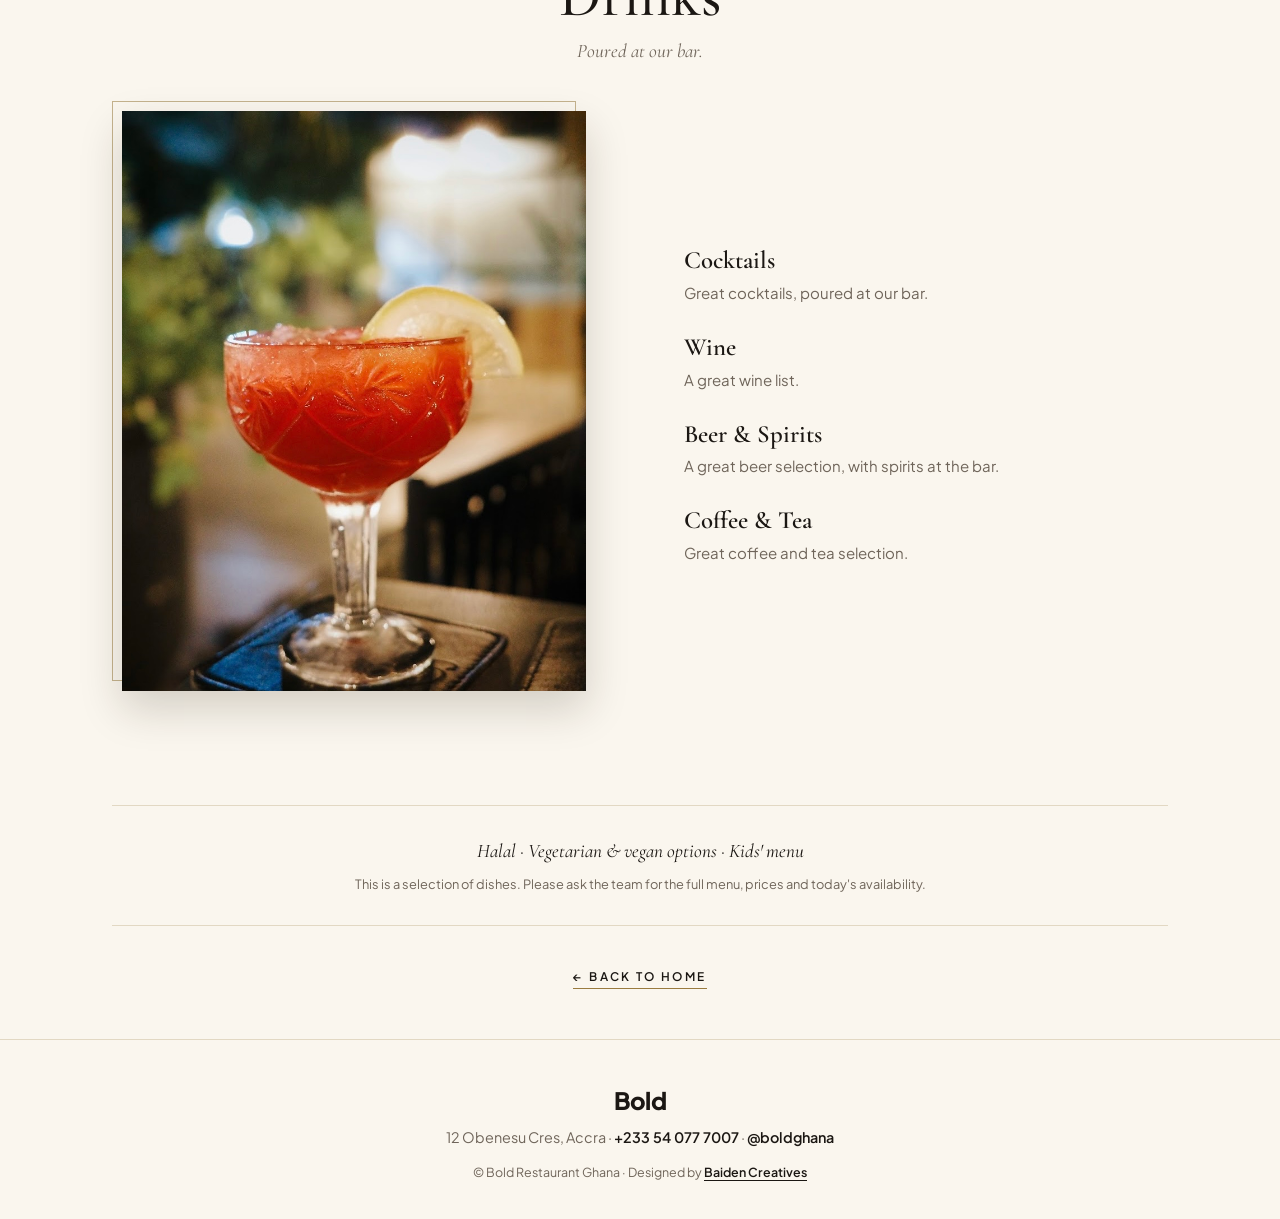
==== commit e728b4d9: "SEO and local/AI search: rich structured data, FAQ, sitemap with images, robots, llms.txt, 404, head" ====
--- a/menu.html
+++ b/menu.html
@@ -1,20 +1,188 @@
 <!doctype html>
-<html lang="en">
+<html lang="en-GH">
 <head>
 <meta charset="utf-8">
 <meta name="viewport" content="width=device-width, initial-scale=1, viewport-fit=cover">
-<title>Menu | Bold Restaurant Ghana</title>
-<meta name="description" content="The menu at Bold Restaurant Ghana, Accra: starters, sushi, mains, bread, dessert and drinks.">
+<title>Menu | Bold Restaurant Ghana, Accra</title>
+<meta name="description" content="Explore the menu at Bold Restaurant Ghana in Accra: Korean chicken wings, salmon tartare, sushi, wagyu burger, pizza, cocktails, wine and more.">
 <meta name="theme-color" content="#faf6ee">
-<meta property="og:title" content="Menu | Bold Restaurant Ghana">
-<meta property="og:image" content="images/sushi.jpg">
+<meta name="application-name" content="Bold">
+<meta name="apple-mobile-web-app-title" content="Bold">
+<meta name="apple-mobile-web-app-capable" content="yes">
+<meta name="apple-mobile-web-app-status-bar-style" content="default">
+<link rel="canonical" href="https://bold-restaurant-ghana.vercel.app/menu.html">
+<link rel="alternate" hreflang="en-GH" href="https://bold-restaurant-ghana.vercel.app/menu.html">
+<link rel="alternate" hreflang="x-default" href="https://bold-restaurant-ghana.vercel.app/menu.html">
+<meta name="robots" content="index, follow, max-image-preview:large, max-snippet:-1">
+<meta name="geo.region" content="GH-AA">
+<meta name="geo.placename" content="Accra">
+<meta name="author" content="Baiden Creatives">
+<link rel="icon" href="/favicon.svg" type="image/svg+xml">
+<link rel="icon" href="/icons/favicon-32.png" sizes="32x32" type="image/png">
+<link rel="icon" href="/icons/favicon-16.png" sizes="16x16" type="image/png">
+<link rel="shortcut icon" href="/favicon.ico">
+<link rel="apple-touch-icon" href="/icons/apple-touch-icon.png">
+<link rel="manifest" href="/site.webmanifest">
+<meta property="og:site_name" content="Bold Restaurant Ghana">
+<meta property="og:type" content="website">
+<meta property="og:locale" content="en_GH">
+<meta property="og:title" content="Menu | Bold Restaurant Ghana, Accra">
+<meta property="og:description" content="Explore the menu at Bold Restaurant Ghana in Accra: Korean chicken wings, salmon tartare, sushi, wagyu burger, pizza, cocktails, wine and more.">
+<meta property="og:url" content="https://bold-restaurant-ghana.vercel.app/menu.html">
+<meta property="og:image" content="https://bold-restaurant-ghana.vercel.app/og-image.jpg">
+<meta property="og:image:width" content="1200">
+<meta property="og:image:height" content="630">
+<meta property="og:image:alt" content="Bold Restaurant Ghana: the lit Bold sign over the bar on the rooftop in Accra">
+<meta name="twitter:card" content="summary_large_image">
+<meta name="twitter:title" content="Menu | Bold Restaurant Ghana, Accra">
+<meta name="twitter:description" content="Explore the menu at Bold Restaurant Ghana in Accra: Korean chicken wings, salmon tartare, sushi, wagyu burger, pizza, cocktails, wine and more.">
+<meta name="twitter:image" content="https://bold-restaurant-ghana.vercel.app/og-image.jpg">
 <link rel="preconnect" href="https://fonts.googleapis.com">
 <link rel="preconnect" href="https://fonts.gstatic.com" crossorigin>
 <link href="https://fonts.googleapis.com/css2?family=Cormorant+Garamond:ital,wght@0,400;0,500;0,600;1,400;1,500&family=Plus+Jakarta+Sans:wght@400;500;600;700;800&display=swap" rel="stylesheet">
 <link rel="stylesheet" href="style.css">
+<script type="application/ld+json">
+{
+  "@context": "https://schema.org",
+  "@graph": [
+    {
+      "@type": "BreadcrumbList",
+      "itemListElement": [
+        {
+          "@type": "ListItem",
+          "position": 1,
+          "name": "Home",
+          "item": "https://bold-restaurant-ghana.vercel.app/"
+        },
+        {
+          "@type": "ListItem",
+          "position": 2,
+          "name": "Menu",
+          "item": "https://bold-restaurant-ghana.vercel.app/menu.html"
+        }
+      ]
+    },
+    {
+      "@type": "Restaurant",
+      "@id": "https://bold-restaurant-ghana.vercel.app/#restaurant",
+      "name": "Bold Restaurant Ghana",
+      "url": "https://bold-restaurant-ghana.vercel.app/",
+      "hasMenu": {
+        "@id": "https://bold-restaurant-ghana.vercel.app/menu.html#menu"
+      }
+    },
+    {
+      "@type": "Menu",
+      "@id": "https://bold-restaurant-ghana.vercel.app/menu.html#menu",
+      "name": "Bold Restaurant Ghana menu",
+      "url": "https://bold-restaurant-ghana.vercel.app/menu.html",
+      "inLanguage": "en-GH",
+      "description": "A selection of dishes and drinks. Ask the team for the full menu, prices and availability.",
+      "hasMenuSection": [
+        {
+          "@type": "MenuSection",
+          "name": "To Start",
+          "hasMenuItem": [
+            {
+              "@type": "MenuItem",
+              "name": "Korean Chicken Wings",
+              "description": "Fresh chicken wings with our special Korean mix, sprinkled with spring onions, sesame and ginger."
+            },
+            {
+              "@type": "MenuItem",
+              "name": "Salmon Tartare",
+              "description": "Fresh salmon stacked with pickled radish, beetroot and caviar, seasoned with avocado cream."
+            },
+            {
+              "@type": "MenuItem",
+              "name": "Goat Cheese Salad",
+              "description": "Fried goat cheese balls, arugula, walnuts, croutons, mushroom slices and balsamic dressing."
+            },
+            {
+              "@type": "MenuItem",
+              "name": "Salmon Ceviche"
+            }
+          ]
+        },
+        {
+          "@type": "MenuSection",
+          "name": "From the Sushi Bar",
+          "hasMenuItem": [
+            {
+              "@type": "MenuItem",
+              "name": "Sushi Platter",
+              "description": "An assortment of rolls with tuna, salmon, avocado and crisp toppings, served with ginger and wasabi."
+            }
+          ]
+        },
+        {
+          "@type": "MenuSection",
+          "name": "Mains",
+          "hasMenuItem": [
+            {
+              "@type": "MenuItem",
+              "name": "Seared Fish",
+              "description": "Crisp-skinned fish served over a green purée."
+            },
+            {
+              "@type": "MenuItem",
+              "name": "Wagyu Burger"
+            },
+            {
+              "@type": "MenuItem",
+              "name": "Pizza"
+            }
+          ]
+        },
+        {
+          "@type": "MenuSection",
+          "name": "Bread & Sweet",
+          "hasMenuItem": [
+            {
+              "@type": "MenuItem",
+              "name": "Bread"
+            },
+            {
+              "@type": "MenuItem",
+              "name": "Coconut Cotta"
+            }
+          ]
+        },
+        {
+          "@type": "MenuSection",
+          "name": "Drinks",
+          "hasMenuItem": [
+            {
+              "@type": "MenuItem",
+              "name": "Cocktails",
+              "description": "Great cocktails, poured at our bar."
+            },
+            {
+              "@type": "MenuItem",
+              "name": "Wine",
+              "description": "A great wine list."
+            },
+            {
+              "@type": "MenuItem",
+              "name": "Beer & Spirits",
+              "description": "A great beer selection, with spirits at the bar."
+            },
+            {
+              "@type": "MenuItem",
+              "name": "Coffee & Tea",
+              "description": "Great coffee and tea selection."
+            }
+          ]
+        }
+      ]
+    }
+  ]
+}
+</script>
 </head>
 <body class="menu-page">
 <script>document.documentElement.classList.add('js')</script>
+<a class="skip" href="#start">Skip to content</a>
 
 <header class="top solid" id="header">
   <div class="wrap">
@@ -42,10 +210,10 @@
 
 <main>
   <section class="menu-hero">
-    <img src="images/bar-sign.jpg" alt="" fetchpriority="high">
+    <img src="images/bar-sign.jpg" alt="The Bold bar with a lit sign and shelves of bottles at Bold Restaurant Ghana, Accra" fetchpriority="high">
     <div class="wrap">
       <span class="kicker">Bold · Accra</span>
-      <h1>The Menu</h1>
+      <h1><span class="sr-only">Bold Restaurant Ghana </span>The Menu</h1>
       <div class="orn" aria-hidden="true">✦</div>
       <p>Dishes worth the trip, from our kitchen and our bar.</p>
     </div>
--- a/style.css
+++ b/style.css
@@ -79,38 +79,31 @@
     background:
       linear-gradient(180deg, rgba(0,0,0,.62) 0%, rgba(0,0,0,.08) 30%, rgba(0,0,0,.34) 48%, rgba(0,0,0,.84) 80%, rgba(0,0,0,.94) 100%);
   }
-  .hero-content { position: relative; z-index: 2; padding-top: 120px; padding-bottom: 34px; }
+  .hero-content { position: relative; z-index: 2; padding-top: 120px; padding-bottom: calc(26px + env(safe-area-inset-bottom)); }
   .kicker { display: inline-flex; align-items: center; gap: 10px; font-size: .66rem; font-weight: 600; letter-spacing: .18em; text-transform: uppercase; color: rgba(255,255,255,.85); margin-bottom: 18px; white-space: nowrap; }
   .kicker::before { content: ""; width: 20px; flex: none; height: 1px; background: currentColor; }
   .hero h1 { font-size: clamp(2.8rem, 13vw, 7.2rem); line-height: .98; letter-spacing: -.045em; margin-bottom: 18px; text-shadow: 0 2px 30px rgba(0,0,0,.35); }
   .hero p.lead { color: rgba(255,255,255,.82); max-width: 460px; font-size: 1rem; margin-bottom: 26px; }
   .rating-pill { display: inline-flex; align-items: center; gap: 10px; background: rgba(255,255,255,.14); border: 1px solid rgba(255,255,255,.22); backdrop-filter: blur(12px); -webkit-backdrop-filter: blur(12px); border-radius: 999px; padding: 8px 16px 8px 12px; font-size: .78rem; font-weight: 500; margin-bottom: 22px; }
   .rating-pill b { font-weight: 800; }
-  .hero-ctas { display: grid; gap: 12px; margin-bottom: 28px; }
+  .hero-ctas { display: grid; gap: 12px; margin-bottom: 0; }
   .hero .btn { width: 100%; background: #fff; color: var(--ink); box-shadow: 0 14px 34px rgba(0,0,0,.35); }
   .hero .btn.glass { background: rgba(255,255,255,.12); color: #fff; border: 1px solid rgba(255,255,255,.35); backdrop-filter: blur(12px); -webkit-backdrop-filter: blur(12px); box-shadow: none; }
-  .hero-foot { display: flex; align-items: center; justify-content: flex-end; gap: 16px; padding-top: 18px; border-top: 1px solid rgba(255,255,255,.2); }
-  .pager { display: flex; gap: 4px; flex: none; }
-  .pager button { width: 18px; height: 22px; background: none; border: 0; cursor: pointer; position: relative; padding: 0; }
-  .pager button::after { content: ""; position: absolute; left: 0; right: 0; top: 10px; height: 2px; border-radius: 2px; background: rgba(255,255,255,.35); transition: background .3s; }
-  .pager button.on::after { background: #fff; }
+  .pager { position: absolute; z-index: 3; right: 8px; top: 50%; transform: translateY(-50%); display: flex; flex-direction: column; gap: 2px; }
+  .pager button { width: 22px; height: 26px; background: none; border: 0; cursor: pointer; position: relative; padding: 0; }
+  .pager button::after { content: ""; position: absolute; right: 4px; top: 4px; bottom: 4px; width: 2px; border-radius: 2px; background: rgba(255,255,255,.35); transition: background .3s, transform .3s; }
+  .pager button.on::after { background: #fff; transform: scaleY(1.15); }
 
   @media (max-height: 720px) {
-    .hero-content { padding-top: 96px; padding-bottom: 22px; }
+    .hero-content { padding-top: 96px; padding-bottom: calc(20px + env(safe-area-inset-bottom)); }
     .hero h1 { font-size: clamp(2.3rem, 11vw, 3.4rem); margin-bottom: 12px; }
     .hero p.lead { display: none; }
     .kicker { margin-bottom: 12px; }
     .rating-pill { margin-bottom: 16px; }
-    .hero-ctas { gap: 10px; margin-bottom: 18px; }
+    .hero-ctas { gap: 10px; }
     .hero .btn { min-height: 48px; padding: 13px 24px; }
   }
 
-  /* Ribbon */
-  .ribbon { background: var(--ink); color: #fff; overflow: hidden; padding: 16px 0; }
-  .ribbon-track { display: flex; width: max-content; animation: slide 36s linear infinite; }
-  .ribbon span { font-size: .78rem; font-weight: 600; letter-spacing: .22em; text-transform: uppercase; white-space: nowrap; padding: 0 22px; opacity: .92; }
-  .ribbon span::after { content: "✦"; margin-left: 44px; opacity: .55; font-size: .7rem; }
-  @keyframes slide { to { transform: translateX(-50%); } }
 
   /* Favourites carousel */
   .intro { display: grid; gap: 10px; margin-bottom: 26px; }
@@ -173,9 +166,10 @@
   .visit-box { background: var(--ink); color: #fff; border-radius: 32px; overflow: hidden; display: grid; }
   .visit-copy { padding: 36px 26px 28px; }
   .visit .eyebrow { color: rgba(255,255,255,.6); }
-  .visit h2 { margin-bottom: 14px; }
+  .visit h2 { margin-bottom: 0; }
   .visit p { color: rgba(255,255,255,.82); font-size: 1.05rem; font-weight: 500; line-height: 1.5; }
   .visit p.note a { color: #fff; text-decoration: underline; text-underline-offset: 3px; }
+  .visit .label { display: block; font-size: .68rem; letter-spacing: .2em; text-transform: uppercase; color: rgba(255,255,255,.55); font-weight: 600; margin: 22px 0 6px; }
   .visit p.note { margin-top: 18px; font-size: .9rem; font-weight: 400; color: rgba(255,255,255,.6); }
   .map { min-height: 280px; background: #1b1b19; }
   .map iframe { width: 100%; height: 100%; min-height: 280px; border: 0; display: block; filter: grayscale(.25) contrast(1.05); }
@@ -224,7 +218,7 @@
     header.top nav a { opacity: .8; transition: opacity .2s; }
     header.top nav a:hover { opacity: 1; }
     .burger, .menu-overlay { display: none; }
-    .hero-content { padding-bottom: 56px; }
+    .hero-content { padding-bottom: 48px; }
     .hero h1 { font-size: clamp(5rem, 9vw, 8.4rem); }
     .hero p.lead { font-size: 1.1rem; }
     .hero-ctas { grid-template-columns: auto auto; justify-content: start; }
@@ -247,7 +241,6 @@
     .js .reveal { opacity: 1; transform: none; transition: none; }
     .btn, .dish-card .go { transition: none; }
     .slide img { transform: none !important; transition: none; }
-    .ribbon-track { animation: none; }
   }
 
 /* ===== Menu page (classic) ===== */
@@ -310,3 +303,17 @@
   .course-body.has-photo.flip .plate { order: 2; }
   .items.cols { grid-template-columns: 1fr 1fr; gap: 34px 72px; }
 }
+
+/* ===== Accessibility + FAQ ===== */
+.sr-only { position: absolute; width: 1px; height: 1px; padding: 0; margin: -1px; overflow: hidden; clip: rect(0,0,0,0); white-space: nowrap; border: 0; }
+.skip { position: fixed; left: 12px; top: -60px; z-index: 100; background: #fff; color: #0d0d0d; padding: 12px 18px; border-radius: 12px; font-weight: 700; font-size: .85rem; box-shadow: 0 8px 24px rgba(0,0,0,.25); transition: top .2s; }
+.skip:focus { top: 12px; }
+:focus-visible { outline: 2px solid #d6a850; outline-offset: 3px; }
+.faq { display: grid; gap: 10px; margin-top: 26px; max-width: 800px; }
+.faq details { background: var(--card); border: 1px solid var(--line); border-radius: 20px; padding: 0 22px; transition: box-shadow .25s; }
+.faq details[open] { box-shadow: 0 10px 30px rgba(20,20,10,.08); }
+.faq summary { cursor: pointer; list-style: none; padding: 18px 30px 18px 0; font-weight: 700; font-size: .98rem; line-height: 1.4; position: relative; }
+.faq summary::-webkit-details-marker { display: none; }
+.faq summary::after { content: "+"; position: absolute; right: 0; top: 50%; transform: translateY(-50%); font-size: 1.5rem; font-weight: 400; line-height: 1; }
+.faq details[open] summary::after { content: "–"; }
+.faq p { padding: 0 0 20px; color: var(--muted); font-size: .95rem; }
